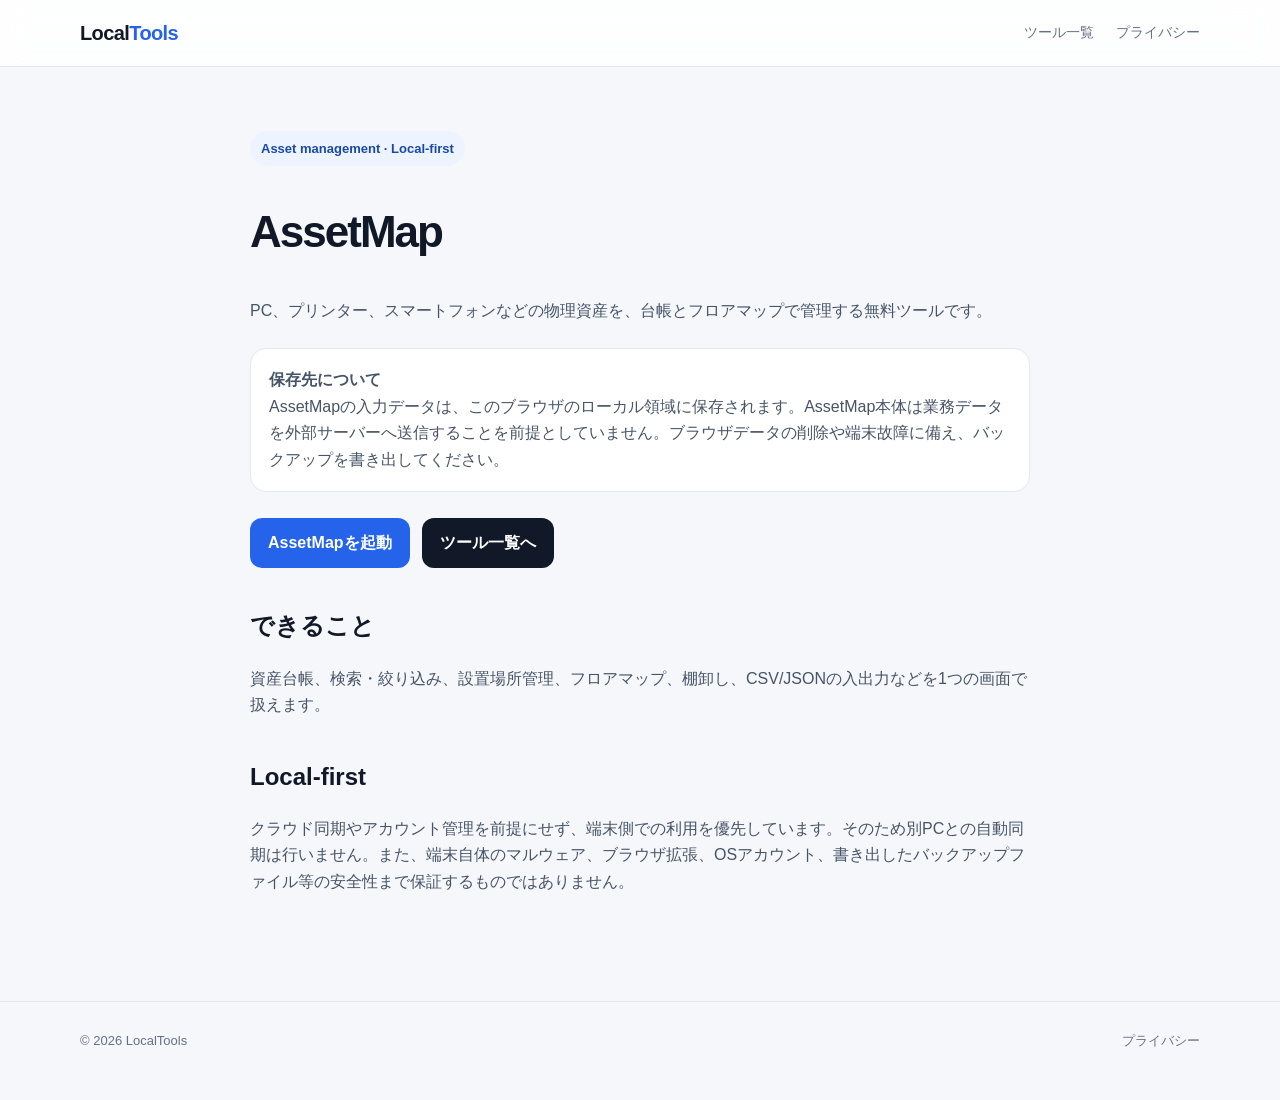
==== tools/assetmap/index.html @ 72a52021 "Add files via upload" ====
<!doctype html><html lang="ja"><head><meta charset="utf-8"><meta name="viewport" content="width=device-width,initial-scale=1"><title>AssetMap — LocalTools</title><meta name="description" content="PC・プリンター・スマホなどを台帳と配置図で管理するLocal-first資産管理ツール。"><link rel="stylesheet" href="../../assets/style.css"></head><body><header class="nav"><div class="wrap navin"><a class="brand" href="../../">Local<span>Tools</span></a><nav class="links"><a href="../../#tools">ツール一覧</a><a href="../../privacy/">プライバシー</a></nav></div></header><main class="page"><div class="wrap prose"><div class="eyebrow">Asset management · Local-first</div><h1>AssetMap</h1><p>PC、プリンター、スマートフォンなどの物理資産を、台帳とフロアマップで管理する無料ツールです。</p><div class="notice"><strong>保存先について</strong><br>AssetMapの入力データは、このブラウザのローカル領域に保存されます。AssetMap本体は業務データを外部サーバーへ送信することを前提としていません。ブラウザデータの削除や端末故障に備え、バックアップを書き出してください。</div><div class="actions"><a class="button primary" href="app.html">AssetMapを起動</a><a class="button" href="../../">ツール一覧へ</a></div><h2>できること</h2><p>資産台帳、検索・絞り込み、設置場所管理、フロアマップ、棚卸し、CSV/JSONの入出力などを1つの画面で扱えます。</p><h2>Local-first</h2><p>クラウド同期やアカウント管理を前提にせず、端末側での利用を優先しています。そのため別PCとの自動同期は行いません。また、端末自体のマルウェア、ブラウザ拡張、OSアカウント、書き出したバックアップファイル等の安全性まで保証するものではありません。</p></div></main><footer class="footer"><div class="wrap footin"><span>© 2026 LocalTools</span><div class="footlinks"><a href="../../privacy/">プライバシー</a></div></div></footer></body></html>
---- assets/style.css ----
:root{--bg:#f5f7fa;--card:#fff;--ink:#111827;--muted:#667085;--line:#e4e7ec;--accent:#2563eb;--accent2:#eef4ff;--ok:#067647;--radius:18px;--shadow:0 10px 30px rgba(16,24,40,.06)}*{box-sizing:border-box}html{scroll-behavior:smooth}body{margin:0;background:var(--bg);color:var(--ink);font-family:-apple-system,BlinkMacSystemFont,"Segoe UI","Noto Sans JP",sans-serif;line-height:1.65}a{color:inherit;text-decoration:none}.wrap{width:min(1120px,calc(100% - 32px));margin:auto}.nav{position:sticky;top:0;z-index:20;background:rgba(255,255,255,.88);backdrop-filter:blur(14px);border-bottom:1px solid var(--line)}.navin{height:66px;display:flex;align-items:center;justify-content:space-between;gap:18px}.brand{font-weight:800;letter-spacing:-.03em;font-size:20px}.brand span{color:var(--accent)}.links{display:flex;gap:22px;color:var(--muted);font-size:14px}.hero{padding:88px 0 58px}.eyebrow{display:inline-flex;gap:8px;align-items:center;background:var(--accent2);color:#1849a9;border-radius:999px;padding:7px 11px;font-size:13px;font-weight:700}.hero h1{font-size:clamp(40px,7vw,72px);line-height:1.03;letter-spacing:-.055em;margin:22px 0 20px;max-width:900px}.hero p{font-size:19px;color:var(--muted);max-width:720px}.search{margin-top:34px;background:#fff;border:1px solid var(--line);border-radius:16px;padding:6px;display:flex;max-width:650px;box-shadow:var(--shadow)}.search input{flex:1;border:0;outline:0;padding:13px 14px;font-size:16px;background:transparent}.section{padding:36px 0 72px}.section h2{font-size:30px;letter-spacing:-.035em;margin:0 0 8px}.lead{color:var(--muted);margin:0 0 26px}.grid{display:grid;grid-template-columns:repeat(3,1fr);gap:18px}.card{background:var(--card);border:1px solid var(--line);border-radius:var(--radius);padding:24px;box-shadow:var(--shadow);transition:.18s}.card:hover{transform:translateY(-2px);border-color:#b2ccff}.icon{width:46px;height:46px;border-radius:13px;background:var(--accent2);display:grid;place-items:center;font-size:22px}.card h3{margin:17px 0 7px;font-size:20px}.card p{color:var(--muted);margin:0 0 20px;font-size:14px}.tag{font-size:12px;color:var(--ok);font-weight:700}.disabled{opacity:.58}.principles{display:grid;grid-template-columns:repeat(3,1fr);gap:18px}.principle{padding:20px;border-top:1px solid var(--line)}.principle strong{display:block;margin-bottom:5px}.principle span{font-size:14px;color:var(--muted)}.page{padding:64px 0 90px}.page h1{font-size:44px;letter-spacing:-.045em}.prose{max-width:780px}.prose h2{margin-top:38px}.prose p,.prose li{color:#475467}.button{display:inline-flex;align-items:center;justify-content:center;background:var(--ink);color:#fff;padding:12px 18px;border-radius:12px;font-weight:700}.button.primary{background:var(--accent)}.actions{display:flex;gap:12px;flex-wrap:wrap;margin-top:26px}.notice{background:#fff;border:1px solid var(--line);border-radius:16px;padding:18px;margin:24px 0;color:#475467}.footer{border-top:1px solid var(--line);padding:28px 0 48px;color:var(--muted);font-size:13px}.footin{display:flex;justify-content:space-between;gap:18px;flex-wrap:wrap}.footlinks{display:flex;gap:16px;flex-wrap:wrap}@media(max-width:780px){.grid,.principles{grid-template-columns:1fr}.links{display:none}.hero{padding-top:60px}.hero h1{font-size:46px}.page h1{font-size:36px}}
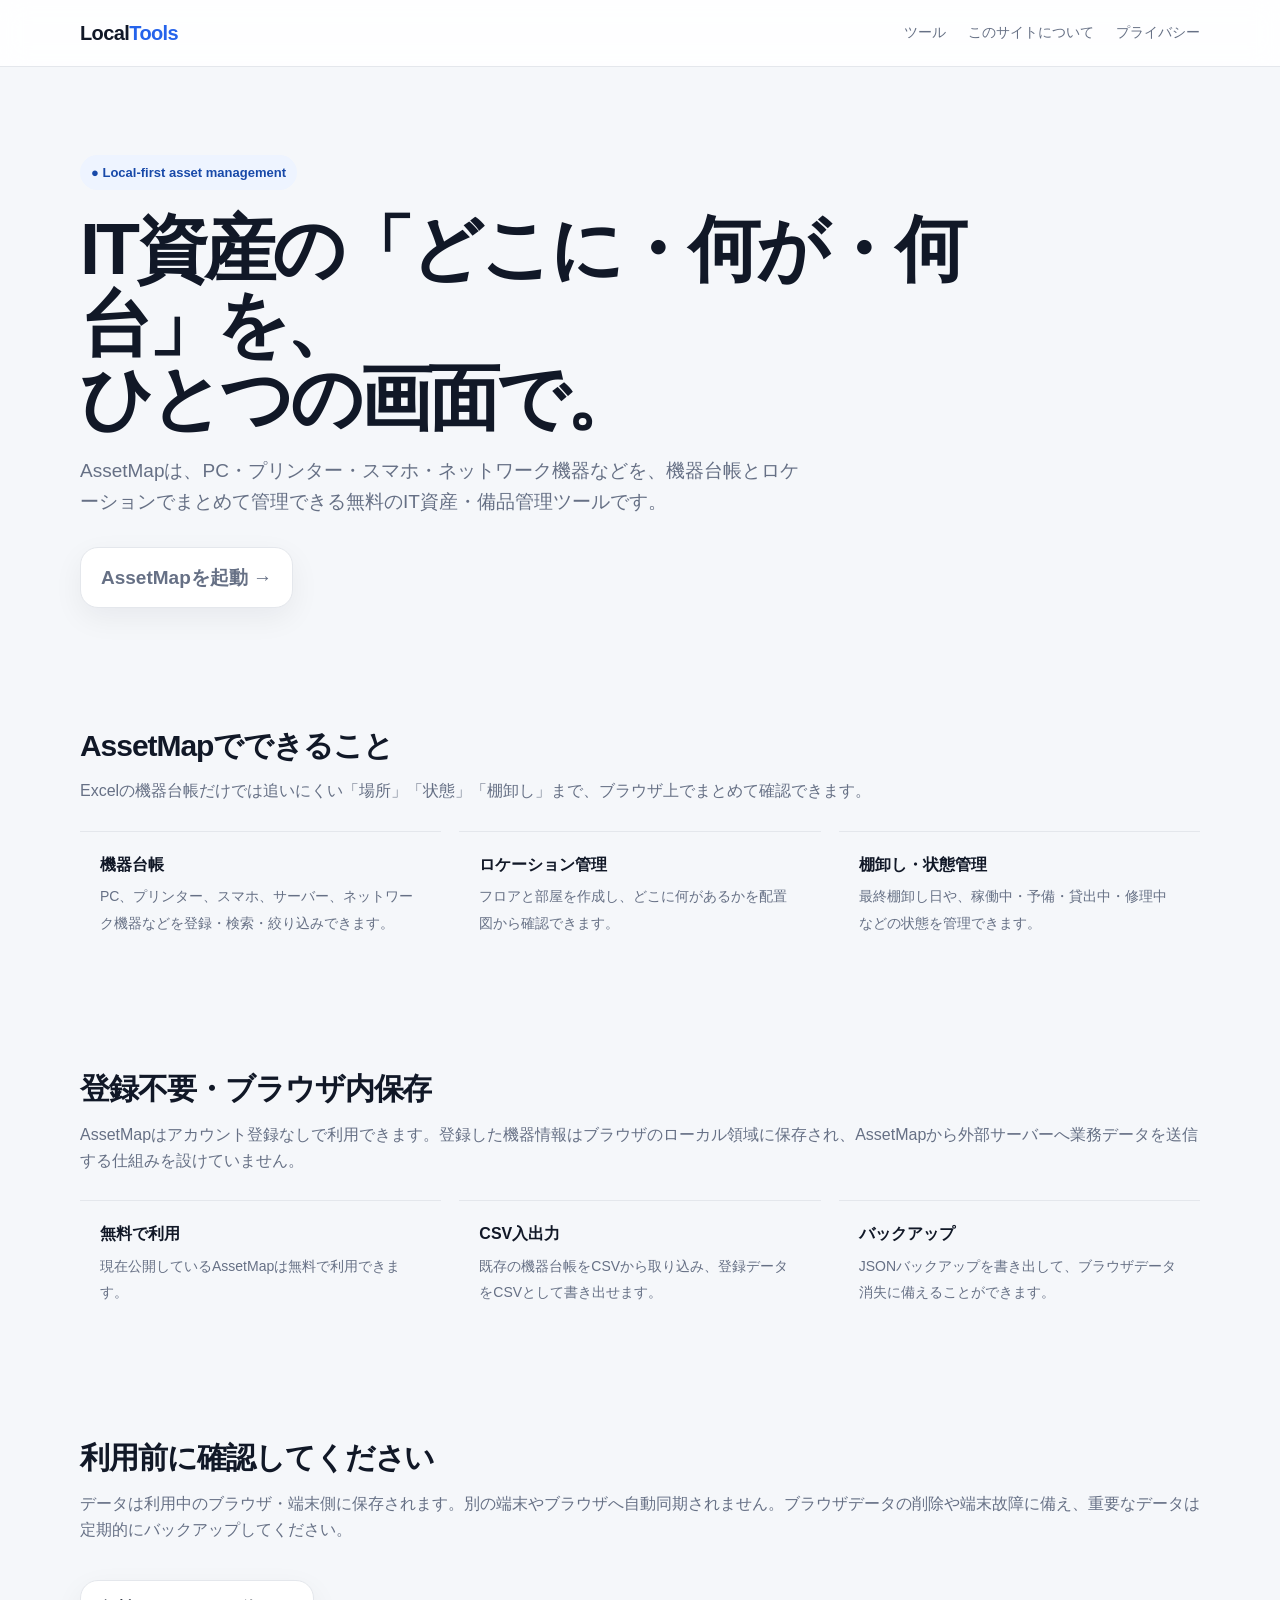
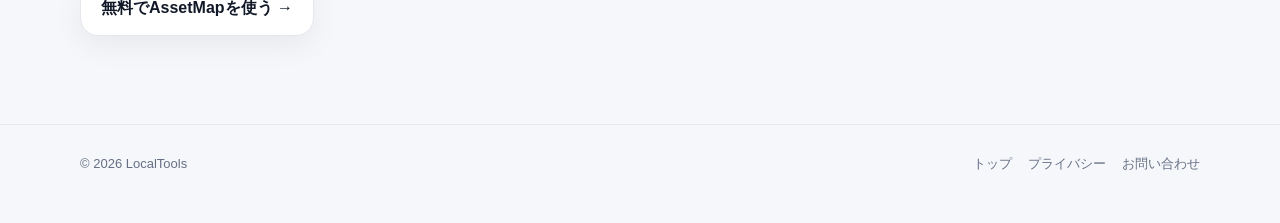
==== commit 0c9f5984: "Add files via upload" ====
--- a/tools/assetmap/index.html
+++ b/tools/assetmap/index.html
@@ -1 +1,76 @@
-<!doctype html><html lang="ja"><head><meta charset="utf-8"><meta name="viewport" content="width=device-width,initial-scale=1"><title>AssetMap — LocalTools</title><meta name="description" content="PC・プリンター・スマホなどを台帳と配置図で管理するLocal-first資産管理ツール。"><link rel="stylesheet" href="../../assets/style.css"></head><body><header class="nav"><div class="wrap navin"><a class="brand" href="../../">Local<span>Tools</span></a><nav class="links"><a href="../../#tools">ツール一覧</a><a href="../../privacy/">プライバシー</a></nav></div></header><main class="page"><div class="wrap prose"><div class="eyebrow">Asset management · Local-first</div><h1>AssetMap</h1><p>PC、プリンター、スマートフォンなどの物理資産を、台帳とフロアマップで管理する無料ツールです。</p><div class="notice"><strong>保存先について</strong><br>AssetMapの入力データは、このブラウザのローカル領域に保存されます。AssetMap本体は業務データを外部サーバーへ送信することを前提としていません。ブラウザデータの削除や端末故障に備え、バックアップを書き出してください。</div><div class="actions"><a class="button primary" href="app.html">AssetMapを起動</a><a class="button" href="../../">ツール一覧へ</a></div><h2>できること</h2><p>資産台帳、検索・絞り込み、設置場所管理、フロアマップ、棚卸し、CSV/JSONの入出力などを1つの画面で扱えます。</p><h2>Local-first</h2><p>クラウド同期やアカウント管理を前提にせず、端末側での利用を優先しています。そのため別PCとの自動同期は行いません。また、端末自体のマルウェア、ブラウザ拡張、OSアカウント、書き出したバックアップファイル等の安全性まで保証するものではありません。</p></div></main><footer class="footer"><div class="wrap footin"><span>© 2026 LocalTools</span><div class="footlinks"><a href="../../privacy/">プライバシー</a></div></div></footer></body></html>
+<!doctype html>
+<html lang="ja">
+<head>
+<meta charset="utf-8">
+<meta name="viewport" content="width=device-width,initial-scale=1">
+<title>AssetMap｜無料のIT資産・備品管理ツール｜PC・プリンター・スマホを管理</title>
+<meta name="description" content="AssetMapは、PC・プリンター・スマホなどのIT資産・備品を、機器台帳・配置場所・棚卸しでまとめて管理できる無料ツールです。アカウント不要。データはブラウザ内に保存します。">
+<meta name="robots" content="index,follow,max-image-preview:large">
+<link rel="canonical" href="https://syoshinsya1209.github.io/localtools/tools/assetmap/">
+<meta property="og:type" content="website">
+<meta property="og:locale" content="ja_JP">
+<meta property="og:site_name" content="LocalTools">
+<meta property="og:title" content="AssetMap｜無料のIT資産・備品管理ツール">
+<meta property="og:description" content="PC・プリンター・スマホなどを、台帳・配置場所・棚卸しでまとめて管理。登録不要・ブラウザ内保存。">
+<meta property="og:url" content="https://syoshinsya1209.github.io/localtools/tools/assetmap/">
+<meta name="twitter:card" content="summary">
+<link rel="stylesheet" href="../../assets/style.css">
+<script type="application/ld+json">
+{
+  "@context":"https://schema.org",
+  "@type":"SoftwareApplication",
+  "name":"AssetMap",
+  "applicationCategory":"BusinessApplication",
+  "operatingSystem":"Web",
+  "url":"https://syoshinsya1209.github.io/localtools/tools/assetmap/",
+  "offers":{"@type":"Offer","price":"0","priceCurrency":"JPY"},
+  "description":"PC・プリンター・スマホなどのIT資産・備品を、機器台帳・配置場所・棚卸しで管理できる無料Webツール。",
+  "isAccessibleForFree":true,
+  "inLanguage":"ja"
+}
+</script>
+</head>
+<body>
+<header class="nav"><div class="wrap navin">
+<a class="brand" href="../../">Local<span>Tools</span></a>
+<nav class="links"><a href="../../#tools">ツール</a><a href="../../about/">このサイトについて</a><a href="../../privacy/">プライバシー</a></nav>
+</div></header>
+<main>
+<section class="hero"><div class="wrap">
+<div class="eyebrow">● Local-first asset management</div>
+<h1>IT資産の「どこに・何が・何台」を、<br>ひとつの画面で。</h1>
+<p>AssetMapは、PC・プリンター・スマホ・ネットワーク機器などを、機器台帳とロケーションでまとめて管理できる無料のIT資産・備品管理ツールです。</p>
+<p><a class="card" style="display:inline-block;padding:14px 20px;margin-top:10px" href="app.html"><strong>AssetMapを起動 →</strong></a></p>
+</div></section>
+
+<section class="section"><div class="wrap">
+<h2>AssetMapでできること</h2>
+<p class="lead">Excelの機器台帳だけでは追いにくい「場所」「状態」「棚卸し」まで、ブラウザ上でまとめて確認できます。</p>
+<div class="principles">
+<div class="principle"><strong>機器台帳</strong><span>PC、プリンター、スマホ、サーバー、ネットワーク機器などを登録・検索・絞り込みできます。</span></div>
+<div class="principle"><strong>ロケーション管理</strong><span>フロアと部屋を作成し、どこに何があるかを配置図から確認できます。</span></div>
+<div class="principle"><strong>棚卸し・状態管理</strong><span>最終棚卸し日や、稼働中・予備・貸出中・修理中などの状態を管理できます。</span></div>
+</div>
+</div></section>
+
+<section class="section"><div class="wrap">
+<h2>登録不要・ブラウザ内保存</h2>
+<p class="lead">AssetMapはアカウント登録なしで利用できます。登録した機器情報はブラウザのローカル領域に保存され、AssetMapから外部サーバーへ業務データを送信する仕組みを設けていません。</p>
+<div class="principles">
+<div class="principle"><strong>無料で利用</strong><span>現在公開しているAssetMapは無料で利用できます。</span></div>
+<div class="principle"><strong>CSV入出力</strong><span>既存の機器台帳をCSVから取り込み、登録データをCSVとして書き出せます。</span></div>
+<div class="principle"><strong>バックアップ</strong><span>JSONバックアップを書き出して、ブラウザデータ消失に備えることができます。</span></div>
+</div>
+</div></section>
+
+<section class="section"><div class="wrap">
+<h2>利用前に確認してください</h2>
+<p class="lead">データは利用中のブラウザ・端末側に保存されます。別の端末やブラウザへ自動同期されません。ブラウザデータの削除や端末故障に備え、重要なデータは定期的にバックアップしてください。</p>
+<p><a class="card" style="display:inline-block;padding:14px 20px;margin-top:10px" href="app.html"><strong>無料でAssetMapを使う →</strong></a></p>
+</div></section>
+</main>
+<footer class="footer"><div class="wrap footin">
+<span>© 2026 LocalTools</span>
+<div class="footlinks"><a href="../../">トップ</a><a href="../../privacy/">プライバシー</a><a href="../../contact/">お問い合わせ</a></div>
+</div></footer>
+</body></html>
